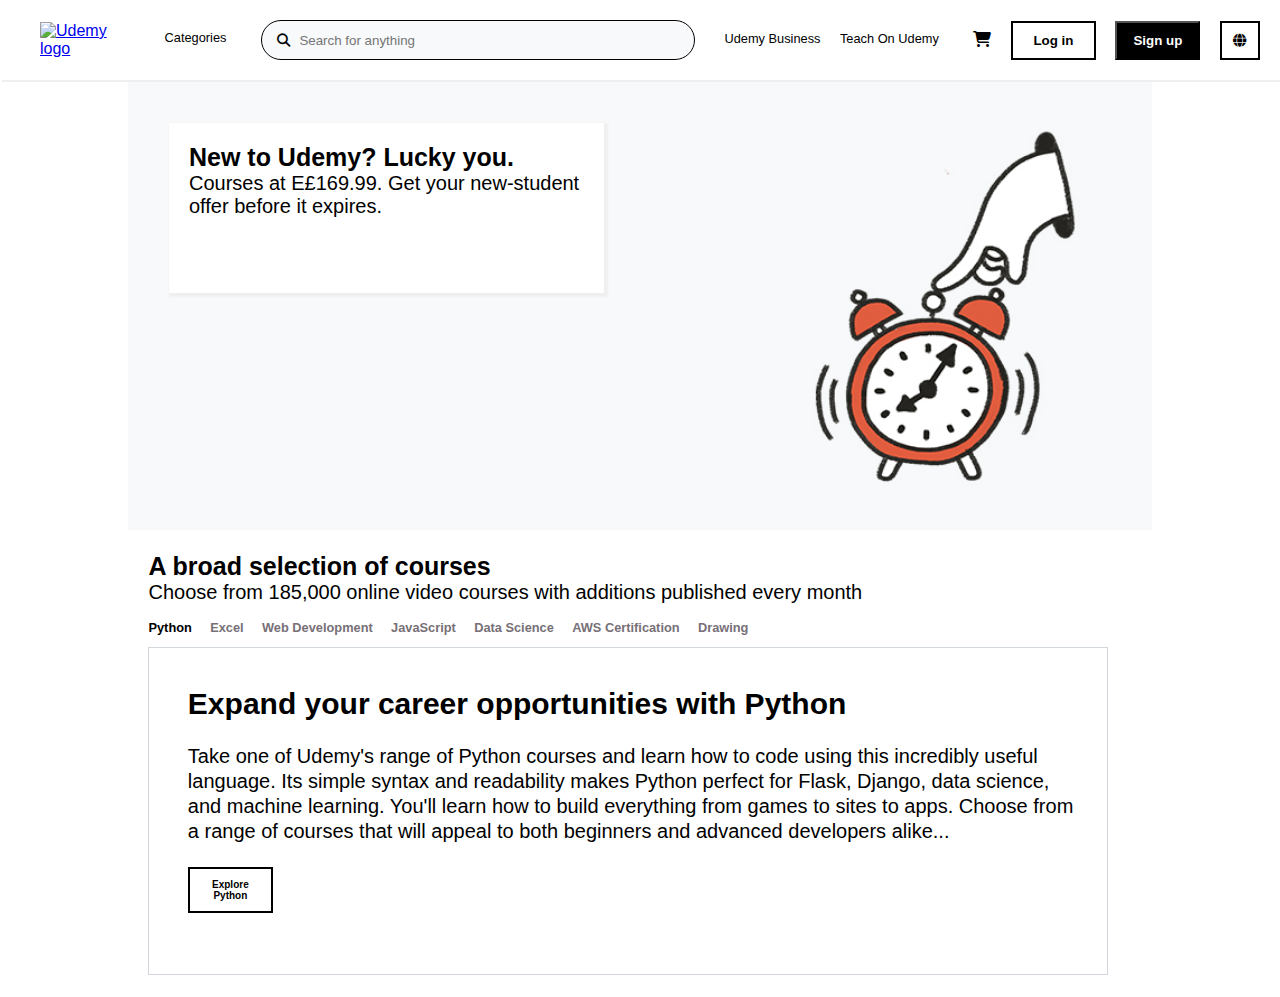
==== index.html @ e35e389c "Add files via upload" ====
<!DOCTYPE html>
<html lang="en">
  <head>
    <meta charset="UTF-8" />
    <meta http-equiv="X-UA-Compatible" content="IE=edge" />
    <meta name="viewport" content="width=device-width, initial-scale=1.0" />
    <link
      rel="stylesheet"
      href="https://cdnjs.cloudflare.com/ajax/libs/font-awesome/6.1.2/css/all.min.css"
    />

    <link rel="stylesheet" href="css/container.css" />
    <link rel="stylesheet" href="css/nav.css" />
    <link rel="stylesheet" href="css/responsive.css">


    <title>Udemy Home Page</title>
  </head>
  <body>
    <header>
      <i class="side-menu fa-solid fa-bars"></i>
        <a href="#">
          <img
            src="https://www.udemy.com/staticx/udemy/images/v7/logo-udemy.svg"
            alt="Udemy logo"
          />
        </a>
        <button class="categories-button">Categories</button>
        <form class="search">


          <button class="submit">
            <i class="fa-solid fa-magnifying-glass"></i>
          </button>

          <input

            class="search-input"
            type="text"
            placeholder="Search for anything"
          />
        </form>


        <div class="navbar-elements">
          <button class="categories-button">Udemy Business</button>
          <button class="categories-button">Teach On Udemy</button>
        </div>
        <div class="icons">
          <i class="mobile-search fa-solid fa-magnifying-glass"></i>
          <i class="fa-solid fa-cart-shopping"></i>
        </div>

        <button class="login-button">Log in</button>

        
        <button class="signup-button">Sign up</button>


        <button class="login-button language">

          <i class="fa-solid fa-globe"></i>

        </button>
    </header>

    <section class="container">
      <div class="offers-section">
        <div class="offers-box">
          <h1 style="font-size:25px">New to Udemy? Lucky you.</h2>
          <h3 style="font-size: 20px">
            Courses at E£169.99. Get your new-student offer before it expires.
          </h3>
        </div>
      </div>
      <div class="mobile-screen-text">
        <h1 style="font-size:25px">New to Udemy? Lucky you.</h2>
          <h3 style="font-size: 20px">
            Courses at E£169.99. Get your new-student offer before it expires.
          </h3>
      </div>
    </section>
    <section class="container">
      <div class="Courses-overview">
          <h1 style="font-size: 25px; font-weight: 600;">A broad selection of courses</h1>
          <h3 style="font-size:20px ;">Choose from 185,000 online video courses with additions published every month</h3>
          <ul>
            <li><button style="color: black;" class="courses-categories">Python</button></li>
            <li><button class="courses-categories">Excel</button></li>

            <li><button class="courses-categories">Web Development</button></li>

            <li><button class="courses-categories">JavaScript</button></li>

            <li><button class="courses-categories">Data Science</button></li>

            <li><button class="courses-categories">AWS Certification</button></li>
            <li><button class="courses-categories">Drawing</button></li>
          </ul>
          <div class="courses-container">
            <div class="Text-info">
              <h2>Expand your career opportunities with Python</h2><br>
              <p style="line-height:25px; font-size: 20px;">
                Take one of Udemy's range of Python courses and learn how to code using this incredibly useful language.
                Its simple syntax and readability makes Python perfect for Flask, Django, data science, and machine learning. 
                You'll learn how to build everything from games to sites to apps. 
                Choose from a range of courses that will appeal to both beginners and advanced developers alike...
              </p>
              <br>
              <button style="font-weight:bold;" class="explore login-button">Explore Python</button>
              <br/>
              <br/>
            </div>
            <div class="courses-flex-box"></div>
          </div>
      </div>
    </section>
    <script src="script.js"></script>
  </body>
</html>
---- css/container.css ----
*{
  box-sizing: border-box;
  padding:0;
  margin:0;
  font-family: sans-serif;
}
.container{
  margin: 2px 10%;
}
.offers-section{
  background-image: url("background.jpg");
  background-size: cover;
  background-position:  center;
  display: flex;
  height: 35vw;
}
.offers-box{
  display: flex;
  flex-direction: column;
  font-size: min(20px,2vw);
  margin: 4% 4%;
  padding: 20px;
  background-color: white;
  height: 170px;
  width: 435px;
  box-shadow: 2px 2px 2px 2px #efefef;
}
.mobile-screen-text{
  display: none;
  margin-top: 10px;
  font-size: min(20px,2vw);
  padding-left:2vw;

}

h3,h4{
  font-weight: normal;
}


.Courses-overview{
  font-size: min(20px,2vw);
  padding: 2%;
}

.Courses-overview ul{
  margin: 1% 0px;
}
.Courses-overview li{
  margin-right: 1vw;
  display: inline;
  color:gray;
}

.courses-categories{
  background:none;
  border: none;
  font-size: min(20px,1vw);
  color:#777077;
  font-weight: bold;
}

.courses-categories:hover{
  color: #1c1d1f;
  cursor: pointer;
}

.courses-container{
  display: flex;
  border: 1px solid #d1d7dc;
  flex-direction: column;
  font-size: min(20px,2vw);
  padding: 3vw;
  width: 75vw;
}

.courses-container .Text-info{
  width:70vw;
}

.explore{
  width: min(30vw,100px);
 
  font-size: min(10px,2vw);
  display: inline !important;
}
.explore:hover
{
  background-color: rgb(204, 195, 195);
}

.courses-flex-box{
  display: flex;
  flex-wrap:wrap;
}

.course img{
  width:200px;
  height: 50%;
}

.course {
  width: 200px;
  height: 50%;
  margin-right: 15px;
  margin-bottom: 5px;
}

.course:hover{
  cursor: pointer;
}

.course h2{
  font-size: min(20px,2vw);
  margin: 5px 0px;
}

.course span{
  font-size: min(20px,1vw);
  color:grey;
}
.fa-star,.rating{
  font-size: min(15px,1vw);
  color:#ffa500 !important;
}
---- css/nav.css ----
*{
  box-sizing: border-box;
  padding:0;
  margin:0;
  font-family: sans-serif;
  
}



header{
  width: 100%;
  display: flex;
  align-items: center;
  justify-content: space-between;
  box-shadow: 2px 2px #efefef;
  height: 80px;
  padding: 0px 20px;
}
.side-menu{
  display: none;
  cursor: pointer;

}
.side-menu:hover
{
  color: gray;
}
a{
  margin-left: 20px;
  width: 90px;
  margin-right: 15px;
}

.categories-button{
  background:none;
  border: none;
  font-size: 0.8rem;
  margin-bottom: 5px;
  margin-right: 15px;
}

.categories-button:hover{
  color:#a435f0;
  cursor: pointer;
}

.search{
  display: inline-block;
  width:35%;
  border:1px solid;
  height: 40px;
  border-radius: 25px;
  background-color: #f7f9fa;
  padding: 10px 15px;
  margin-right: 10px;
}
.mobile-search{
  margin-right: 10px;
  display: none;
}

.submit{
  margin-right: 5px;
  border: none;
  background: none;
}

.submit:hover{
  cursor: pointer;
}

.search-input{
  width: 87%;
  border:none;
  background: none;
}

.search-input:focus{
  border: none;
  outline: none;
}

.search-input:active{
  border: none;
}

.login-button{
  background-color: white;
  border: 2px solid black;
  padding:10px;
  width: 85px;
  font-weight: bold;
}
.signup-button{
  background-color: black;
  padding:10px;
  width: 85px;
  color:white;
  font-weight: bold;
  
}
.language{
  width: 40px;
}

.login-button:hover,.signup-button:hover{
  cursor: pointer;
}
---- css/responsive.css ----
@media (max-width:900px) {
    .login-button, .signup-button,.search,.categories-button{
        display: none;
    }
    .side-menu,.small-screen-search{
        display: inline;
    }
    .mobile-screen-text{
        display: block;
    }
    .offers-box{
       display: none;
    }
}

@media (max-width:1000px){
    .navbar-elements{
        display: none;
    }
}
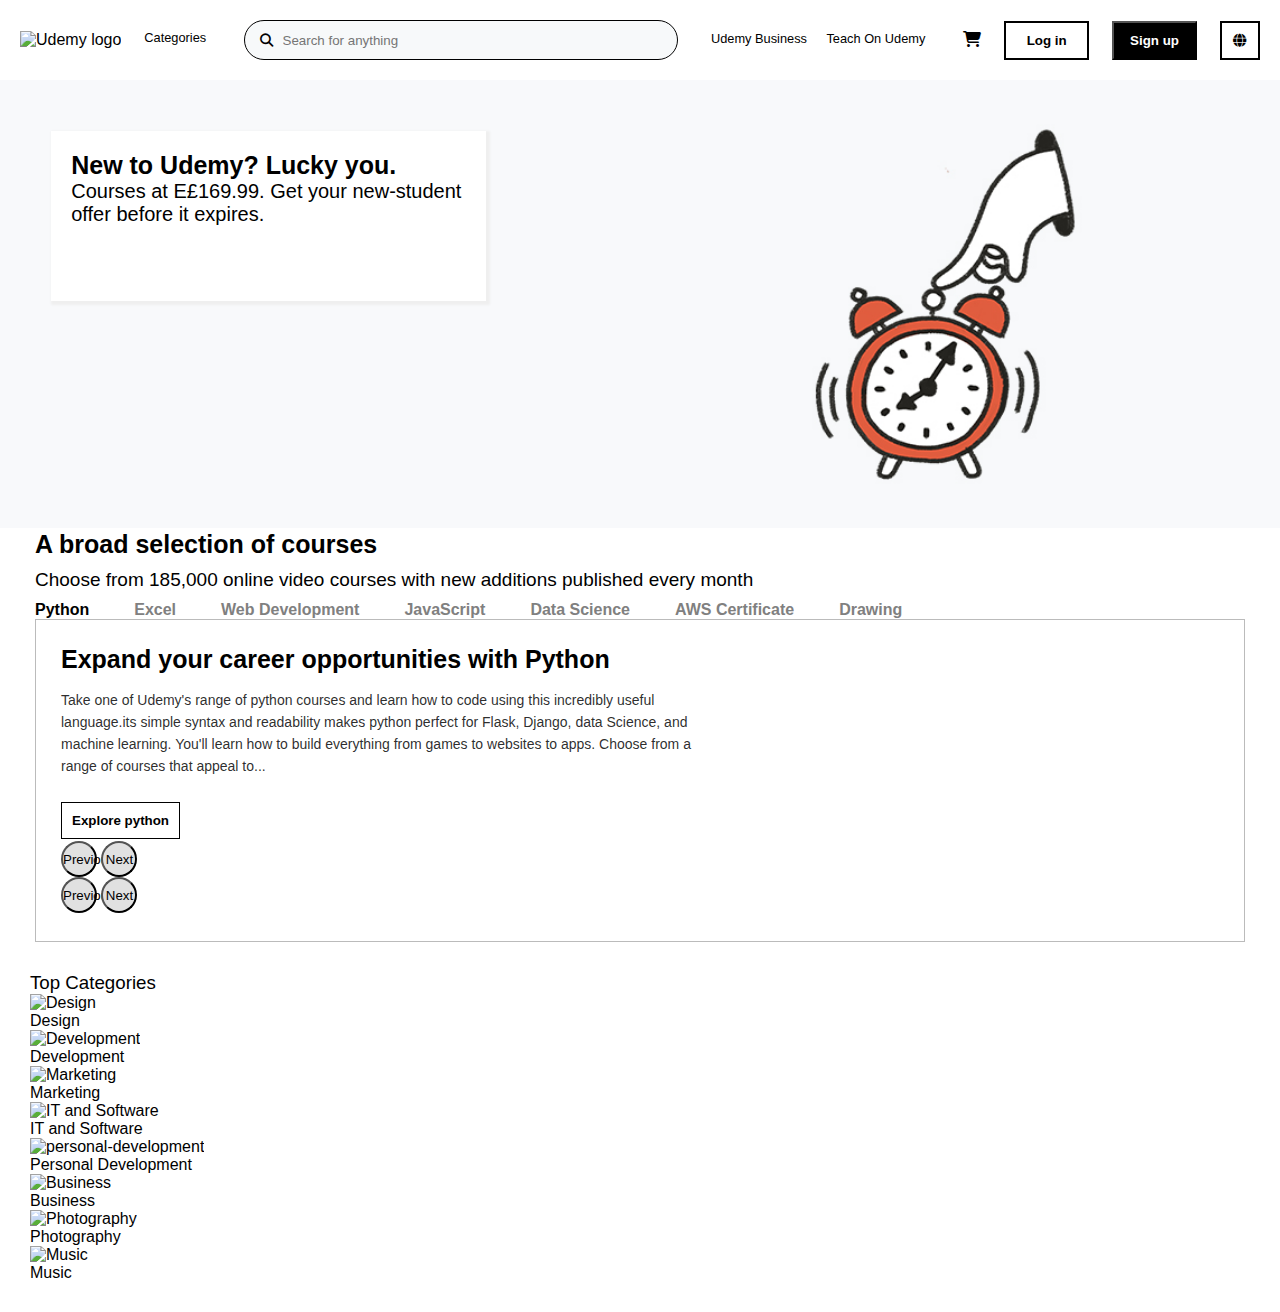
==== commit cd314abe: "Merge pull request #5 from ShadyHosam/phase3" ====
--- a/index.html
+++ b/index.html
@@ -8,12 +8,12 @@
       rel="stylesheet"
       href="https://cdnjs.cloudflare.com/ajax/libs/font-awesome/6.1.2/css/all.min.css"
     />
-
+    <link href="https://cdn.jsdelivr.net/npm/bootstrap@5.0.2/dist/css/bootstrap.min.css" rel="stylesheet"
+    integrity="sha384-EVSTQN3/azprG1Anm3QDgpJLIm9Nao0Yz1ztcQTwFspd3yD65VohhpuuCOmLASjC" crossorigin="anonymous" />
+  <link rel="stylesheet" href="https://cdn.jsdelivr.net/npm/bootstrap-icons@1.3.0/font/bootstrap-icons.css">
     <link rel="stylesheet" href="css/container.css" />
     <link rel="stylesheet" href="css/nav.css" />
     <link rel="stylesheet" href="css/responsive.css">
-
-
     <title>Udemy Home Page</title>
   </head>
   <body>
@@ -27,21 +27,15 @@
         </a>
         <button class="categories-button">Categories</button>
         <form class="search">
-
-
           <button class="submit">
             <i class="fa-solid fa-magnifying-glass"></i>
           </button>
-
           <input
-
             class="search-input"
             type="text"
             placeholder="Search for anything"
           />
         </form>
-
-
         <div class="navbar-elements">
           <button class="categories-button">Udemy Business</button>
           <button class="categories-button">Teach On Udemy</button>
@@ -50,20 +44,12 @@
           <i class="mobile-search fa-solid fa-magnifying-glass"></i>
           <i class="fa-solid fa-cart-shopping"></i>
         </div>
-
         <button class="login-button">Log in</button>
-
-        
         <button class="signup-button">Sign up</button>
-
-
         <button class="login-button language">
-
           <i class="fa-solid fa-globe"></i>
-
         </button>
     </header>
-
     <section class="container">
       <div class="offers-section">
         <div class="offers-box">
@@ -80,41 +66,142 @@
           </h3>
       </div>
     </section>
-    <section class="container">
-      <div class="Courses-overview">
-          <h1 style="font-size: 25px; font-weight: 600;">A broad selection of courses</h1>
-          <h3 style="font-size:20px ;">Choose from 185,000 online video courses with additions published every month</h3>
-          <ul>
-            <li><button style="color: black;" class="courses-categories">Python</button></li>
-            <li><button class="courses-categories">Excel</button></li>
-
-            <li><button class="courses-categories">Web Development</button></li>
-
-            <li><button class="courses-categories">JavaScript</button></li>
-
-            <li><button class="courses-categories">Data Science</button></li>
-
-            <li><button class="courses-categories">AWS Certification</button></li>
-            <li><button class="courses-categories">Drawing</button></li>
-          </ul>
-          <div class="courses-container">
-            <div class="Text-info">
-              <h2>Expand your career opportunities with Python</h2><br>
-              <p style="line-height:25px; font-size: 20px;">
-                Take one of Udemy's range of Python courses and learn how to code using this incredibly useful language.
-                Its simple syntax and readability makes Python perfect for Flask, Django, data science, and machine learning. 
-                You'll learn how to build everything from games to sites to apps. 
-                Choose from a range of courses that will appeal to both beginners and advanced developers alike...
-              </p>
-              <br>
-              <button style="font-weight:bold;" class="explore login-button">Explore Python</button>
-              <br/>
-              <br/>
+
+    <main>
+      <section>
+        <div class="course-text-container">
+          <div class="course-selection">A broad selection of courses</div>
+          <div class="course-intro">
+            Choose from 185,000 online video courses with new additions
+            published every month
+          </div>
+        </div>
+        <ul class="course-related-topics">
+          <li class="listOfCourses active py"><a href="#" class="pythonBtn">Python</a></li>
+          <li class="listOfCourses exe"><a href="#" class="excelBtn">Excel</a></li>
+          <li class="listOfCourses web"><a href="#" class="webBtn">Web Development</a></li>
+          <li class="listOfCourses js"><a href="#" class="jsBtn">JavaScript</a></li>
+          <li class="listOfCourses dta"><a href="#" class="dataBtn">Data Science</a></li>
+          <li class="listOfCourses aws"><a href="#" class="AwsBtn">AWS Certificate</a></li>
+          <li class="listOfCourses draw"><a href="#" class="DrawingBtn">Drawing</a></li>
+        </ul>
+      </section>
+  
+      <section class="courses">
+        <div class="courses-header-text">
+          <div class="title">Expand your career opportunities with Python</div>
+          <div class="details">
+            Take one of Udemy's range of python courses and learn how to code
+            using this incredibly useful language.its simple syntax and
+            readability makes python perfect for Flask, Django, data Science,
+            and machine learning. You'll learn how to build everything from
+            games to websites to apps. Choose from a range of courses that
+            appeal to...
+          </div>
+          <button type="button" class="Explore-btn">Explore python</button>
+        </div>
+
+        
+        <div class="course-preview-container">
+          <div id="C1" class="carousel carousel-dark slide d-none d-md-block" data-interval="false">
+            <div class="carousel-inner">
+              <div class="carousel-item active">
+                <div class="items-container one">
+  
+                </div>
+              </div>
+              <div class="carousel-item second">
+                <div class="items-container two">
+  
+                </div>
+              </div>
             </div>
-            <div class="courses-flex-box"></div>
-          </div>
-      </div>
-    </section>
-    <script src="script.js"></script>
+            <button class="carousel-control-prev" type="button" data-bs-target="#C1" data-bs-slide="prev">
+              <span class="carousel-control-prev-icon" aria-hidden="true"></span>
+              <span class="visually-hidden">Previous</span>
+            </button>
+            <button class="carousel-control-next" type="button" data-bs-target="#C1" data-bs-slide="next">
+              <span class="carousel-control-next-icon" aria-hidden="true"></span>
+              <span class="visually-hidden">Next</span>
+            </button>
+          </div>
+  
+          <div id="carouselExampleControls" class="carousel carousel-dark slide d-md-none" data-interval="false">
+            <div class="carousel-inner">
+            </div>
+
+            <!--Go Back , Go Next..-->
+            <button class="carousel-control-prev" type="button" data-bs-target="#carouselExampleControls"
+              data-bs-slide="prev">
+              <span class="carousel-control-prev-icon" aria-hidden="true"></span>
+              <span class="visually-hidden">Previous</span>
+            </button>
+            <button class="carousel-control-next" type="button" data-bs-target="#carouselExampleControls"
+              data-bs-slide="next">
+              <span class="carousel-control-next-icon" aria-hidden="true"></span>
+              <span class="visually-hidden">Next</span>
+            </button>
+          </div>
+        </div>
+      </section>
+  
+  <!-- Cateogries Section ! -->
+      <section class="cato">
+        <h3 class="text-sm text-center my-3 mb-5">Top Categories</h3>
+        <div class="row">
+          <div class="col-lg-3 col-md-4 col-sm-6 text-center category">
+            <img class="img-fluid" src="https://s.udemycdn.com/home/top-categories/lohp-category-design-v2.jpg"
+              alt="Design" />
+            <div class="my-3 fw-bold">Design</div>
+          </div>
+          <div class="col-lg-3 col-md-4 col-sm-6 text-center category">
+            <img class="img-fluid" src="https://s.udemycdn.com/home/top-categories/lohp-category-development-v2.jpg"
+              alt="Development" />
+            <div class="my-3 fw-bold">Development</div>
+          </div>
+          <div class="col-lg-3 col-md-4 col-sm-6 text-center category">
+            <img class="img-fluid" src="https://s.udemycdn.com/home/top-categories/lohp-category-marketing-v2.jpg"
+              alt="Marketing" />
+            <div class="my-3 fw-bold">Marketing</div>
+          </div>
+          <div class="col-lg-3 col-md-4 col-sm-6 text-center category">
+            <img class="img-fluid" src="https://s.udemycdn.com/home/top-categories/lohp-category-it-and-software-v2.jpg"
+              alt="IT and Software" />
+            <div class="my-3 fw-bold">IT and Software</div>
+          </div>
+          <div class="col-lg-3 col-md-4 col-sm-6 text-center category">
+            <img class="img-fluid"
+              src="https://s.udemycdn.com/home/top-categories/lohp-category-personal-development-v2.jpg"
+              alt="personal-development"/>
+            <div class="my-3 fw-bold">Personal Development</div>
+          </div>
+          <div class="col-lg-3 col-md-4 col-sm-6 text-center category">
+            <img class="img-fluid" src="https://s.udemycdn.com/home/top-categories/lohp-category-business-v2.jpg"
+              alt="Business" />
+            <div class="my-3 fw-bold">Business</div>
+          </div>
+          <div class="col-lg-3 col-md-4 col-sm-6 text-center category">
+            <img class="img-fluid" src="https://s.udemycdn.com/home/top-categories/lohp-category-photography-v2.jpg"
+              alt="Photography" />
+            <div class="my-3 fw-bold">Photography</div>
+          </div>
+          <div class="col-lg-3 col-md-4 col-sm-6 text-center category">
+            <img class="img-fluid" src="https://s.udemycdn.com/home/top-categories/lohp-category-music-v2.jpg"
+              alt="Music" />
+            <div class="my-3 fw-bold">Music</div>
+          </div>
+        </div>
+      </section>
+    </main>
+  
+  
+  
+    <!-- <script src="script.js"></script>    -->
+  
+
+ <script src="script.js"></script>
+ <script src="https://cdn.jsdelivr.net/npm/bootstrap@5.0.2/dist/js/bootstrap.bundle.min.js"
+ integrity="sha384-MrcW6ZMFYlzcLA8Nl+NtUVF0sA7MsXsP1UyJoMp4YLEuNSfAP+JcXn/tWtIaxVXM"
+ crossorigin="anonymous"></script>
   </body>
 </html>
--- a/css/container.css
+++ b/css/container.css
@@ -4,9 +4,9 @@
   margin:0;
   font-family: sans-serif;
 }
-.container{
-  margin: 2px 10%;
-}
+/* .container{
+  /* margin: 2px 10%; 
+}*/ 
 .offers-section{
   background-image: url("background.jpg");
   background-size: cover;
@@ -52,18 +52,7 @@
   color:gray;
 }
 
-.courses-categories{
-  background:none;
-  border: none;
-  font-size: min(20px,1vw);
-  color:#777077;
-  font-weight: bold;
-}
-
-.courses-categories:hover{
-  color: #1c1d1f;
-  cursor: pointer;
-}
+
 
 .courses-container{
   display: flex;
@@ -122,4 +111,193 @@
 .fa-star,.rating{
   font-size: min(15px,1vw);
   color:#ffa500 !important;
+  display: inline-block;
+  text-align: left;
 } 
+.card-img-top {
+  width: 100%;
+ margin-bottom: 10px;
+  object-fit: cover;
+}
+
+.course-name{
+  font-weight:  bold;
+  font-size: 15px;
+  text-align: left;
+}
+.course-price
+{
+  font-size: 20px;
+  color:black;
+  text-align: left;
+  font-weight: bold;
+}
+.course-rate{
+  font-size: min(20px,1vw);
+  color:grey;
+  
+  font-weight: bold;
+}
+.author-name{
+  text-align: left;
+  font-size: min(20px,1vw);
+  color:grey;
+
+}
+
+.course-related-topics {
+  display: flex;
+  flex-wrap: wrap;
+  padding: 0;
+  padding-left: 35px;
+}
+.courses-categories{
+  background:none;
+  border: none;
+  font-size: 15px;
+  color:#777077;
+  color:gray;
+  font-weight: bold;
+}
+
+.courses-categories:hover{
+  color: #1c1d1f;
+  cursor: pointer;
+}
+
+
+.course-text-container {
+  margin-top: 0;
+  padding-left: 35px;
+  padding-right: 35px;
+}
+.course-selection {
+  font-family: Arial, Helvetica, sans-serif;
+  font-size: 25px;
+  font-weight: 700;
+  line-height: 33px;
+}
+.course-intro {
+  font-family: Arial, Helvetica, sans-serif;
+  margin-top: 8px;
+  font-weight: 400;
+  font-size: 19px;
+}
+.course-related-topics {
+  display: flex;
+  flex-wrap: wrap;
+  padding: 0;
+  padding-left: 35px;
+}
+.listOfCourses {
+  font-family: sans-serif;
+  font-weight: bold;
+  color: grey;
+  padding-right: 45px;
+  padding-top: 10px;
+}
+.listOfCourses :hover {
+  color: rgb(0, 0, 0);
+}
+.listOfCourses.active {
+  color: black ;
+}
+a {
+  text-decoration: none;
+  color: inherit;
+}
+
+li {
+  list-style: none;
+}
+.courses {
+  font-family: sans-serif;
+  border: 1px solid rgb(187, 187, 187);
+  padding: 25px;
+  padding-bottom: 10px;
+  padding-right: 18px;
+  margin-left: 35px;
+  margin-right: 35px;
+}
+.courses-header-text {
+  width: 55%;
+}
+.courses-header-text .title {
+  font-size: 25px;
+  font-weight: bold;
+  padding-bottom: 15px;
+}
+.courses-header-text .details {
+  font-family: roboto Arial, Helvetica, sans-serif;
+  font-size: 14px;
+  font-weight: 420;
+  line-height: 22px;
+  color: rgba(0, 0, 0, 0.839);
+  padding-bottom: 25px;
+}
+.Explore-btn {
+  font-weight: bold;
+  padding: 10px;
+  margin-bottom: 20px; 
+  cursor: pointer;
+  border: 1px solid black;
+  background-color: white;
+  color: black;
+}
+.Explore-btn:hover {
+  background-color: rgba(128, 128, 128, 0.174);
+}
+.checked {
+  color: orange;
+}
+.card-title{
+  font-weight: bold;
+}
+.card-author{
+  font-size: 13px;
+  color: gray;
+  font-weight: 100;
+}
+.card-rate .students,
+.card-price{
+  font-size: 15px;
+  font-weight: 700;
+  color: grey;
+  font-family: Arial, Helvetica, sans-serif;
+}
+
+.items-container{
+    display: grid;
+    grid-template-columns: 1fr 1fr 1fr 1fr;
+    gap: 5px;
+}
+.card-img-top{
+  border: 1px solid rgba(0, 0, 0, 0.243);
+}
+.carousel-control-prev,
+.carousel-control-next{
+  background-color: #e1e1e1;
+  width: 4vh;
+  height: 4vh;
+  border-radius: 50%;
+  top: 25%;
+  transform: translateY(-50%);
+}
+
+.cato{
+  margin: 30px;
+}
+
+.img-fluid:hover{
+  transform: scale(1.1);
+}
+.img-fluid,.card{
+  transition: transform .7s;
+}
+.card:hover{
+  transform: scale(1.009);
+}
+.img-fluid{
+  width: 270px; 
+  height: 265px;
+}
--- a/css/nav.css
+++ b/css/nav.css
@@ -28,11 +28,11 @@
 {
   color: gray;
 }
-a{
+/* a{
   margin-left: 20px;
   width: 90px;
   margin-right: 15px;
-}
+} */
 
 .categories-button{
   background:none;
--- a/css/responsive.css
+++ b/css/responsive.css
@@ -19,3 +19,65 @@
     }
 }
 
+@media screen and (max-width: 1100px) {
+  
+    .udemy-business-container,
+    .udemy-teach-container {
+      display: none;
+    }
+    .carousel-control-prev,
+    .carousel-control-next{
+      top: 20%;
+    }
+  }
+  @media screen and (max-width: 950px){
+    .carousel-control-prev,
+    .carousel-control-next{
+      top: 14%;
+    }
+  }
+  @media screen and (max-width: 700px) {
+    .sign-up {
+      display: none;
+    }
+    .log-in {
+      display: none;
+    }
+    .language {
+      display: none;
+    }
+    .add-to-cart {
+      display: none;
+    }
+    .categories-container {
+      display: none;
+    }
+    .search-bar-container {
+      display: none;
+    }
+    nav{
+      flex-direction: row-reverse;
+      height: 65px;
+    }
+    .udemy-logo{
+      padding-right: 0; 
+    }
+    .toogle-btn {
+      display: flex;
+    }
+  }
+  @media screen and (max-width: 700px) {
+    header .header-pic {
+      background-position: 80% center;
+    }
+  
+    header .header-card {
+      position: static;
+      box-shadow: none;
+      width: initial;
+      padding-bottom: 0;
+    }
+    .course-text-container{
+      visibility: hidden;
+    }
+  }